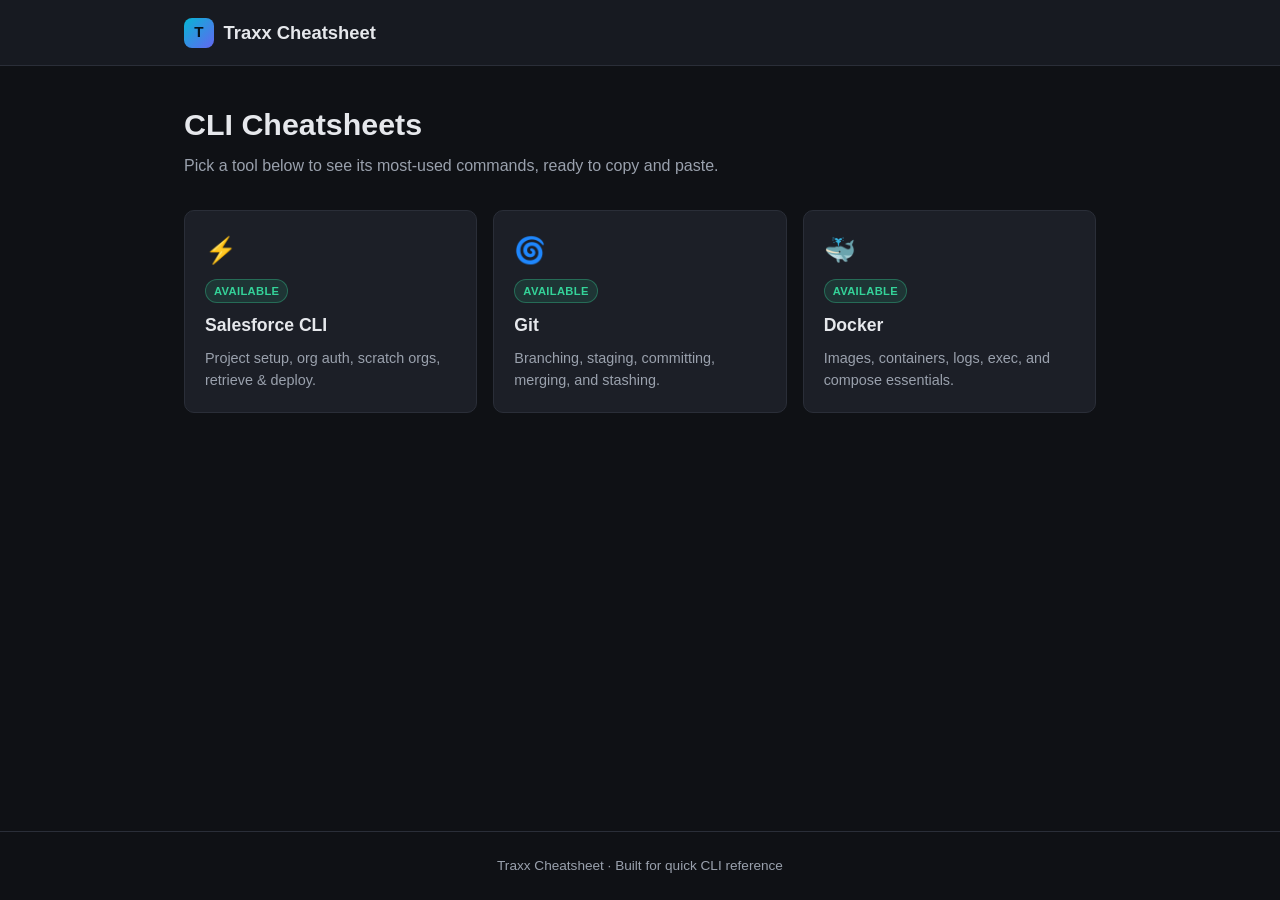
==== index.html @ 975ea4d4 "Add Traxx Cheatsheet static site with Salesforce CLI, Git, and Docker pages Static HTML/CSS/JS site " ====
<!DOCTYPE html>
<html lang="en">
<head>
  <meta charset="UTF-8" />
  <meta name="viewport" content="width=device-width, initial-scale=1.0" />
  <title>Traxx Cheatsheet — CLI Command Reference</title>
  <meta name="description" content="Quick-reference cheatsheets for your favorite CLI tools." />
  <link rel="stylesheet" href="css/styles.css" />
</head>
<body>
  <header class="site-header">
    <div class="header-inner">
      <a class="brand" href="index.html">
        <span class="logo">T</span>
        <span>Traxx Cheatsheet</span>
      </a>
    </div>
  </header>

  <main>
    <h1 class="page-title">CLI Cheatsheets</h1>
    <p class="page-subtitle">Pick a tool below to see its most-used commands, ready to copy and paste.</p>

    <div class="sheet-grid">
      <div class="sheet-card">
        <span class="icon">⚡</span>
        <span class="badge">Available</span>
        <h2>Salesforce CLI</h2>
        <p>Project setup, org auth, scratch orgs, retrieve &amp; deploy.</p>
        <a class="card-link" href="cheatsheets/salesforce-cli.html" aria-label="Open Salesforce CLI cheatsheet"></a>
      </div>

      <div class="sheet-card">
        <span class="icon">🌀</span>
        <span class="badge">Available</span>
        <h2>Git</h2>
        <p>Branching, staging, committing, merging, and stashing.</p>
        <a class="card-link" href="cheatsheets/git.html" aria-label="Open Git cheatsheet"></a>
      </div>

      <div class="sheet-card">
        <span class="icon">🐳</span>
        <span class="badge">Available</span>
        <h2>Docker</h2>
        <p>Images, containers, logs, exec, and compose essentials.</p>
        <a class="card-link" href="cheatsheets/docker.html" aria-label="Open Docker cheatsheet"></a>
      </div>
    </div>
  </main>

  <footer class="site-footer">
    Traxx Cheatsheet &middot; Built for quick CLI reference
  </footer>

  <script src="js/main.js"></script>
</body>
</html>
---- css/styles.css ----
:root {
  --bg: #0f1115;
  --bg-elevated: #171a21;
  --bg-card: #1c1f27;
  --border: #2a2e38;
  --text: #e6e8ec;
  --text-muted: #9aa1ad;
  --accent: #06b6d4;
  --accent-hover: #22d3ee;
  --code-bg: #10131a;
  --success: #34d399;
  --radius: 10px;
  --max-width: 960px;
}

* {
  box-sizing: border-box;
}

html, body {
  margin: 0;
  padding: 0;
}

body {
  background: var(--bg);
  color: var(--text);
  font-family: -apple-system, BlinkMacSystemFont, "Segoe UI", Roboto, Helvetica, Arial, sans-serif;
  line-height: 1.5;
  min-height: 100vh;
  display: flex;
  flex-direction: column;
}

a {
  color: var(--accent);
  text-decoration: none;
}

a:hover {
  color: var(--accent-hover);
  text-decoration: underline;
}

header.site-header {
  border-bottom: 1px solid var(--border);
  background: var(--bg-elevated);
}

.header-inner {
  max-width: var(--max-width);
  margin: 0 auto;
  padding: 1.1rem 1.5rem;
  display: flex;
  align-items: center;
  justify-content: space-between;
  gap: 1rem;
}

.brand {
  display: flex;
  align-items: center;
  gap: 0.6rem;
  font-weight: 700;
  font-size: 1.15rem;
  color: var(--text);
}

.brand:hover {
  text-decoration: none;
  color: var(--text);
}

.brand .logo {
  width: 30px;
  height: 30px;
  border-radius: 8px;
  background: linear-gradient(135deg, var(--accent), #6366f1);
  display: inline-flex;
  align-items: center;
  justify-content: center;
  font-size: 0.95rem;
  color: #06121a;
  font-weight: 800;
}

nav.breadcrumbs {
  font-size: 0.9rem;
  color: var(--text-muted);
}

main {
  flex: 1;
  width: 100%;
  max-width: var(--max-width);
  margin: 0 auto;
  padding: 2.25rem 1.5rem 3rem;
}

.page-title {
  font-size: 1.9rem;
  margin: 0 0 0.4rem;
}

.page-subtitle {
  color: var(--text-muted);
  margin: 0 0 2rem;
  font-size: 1rem;
}

/* Homepage cheatsheet list */
.sheet-grid {
  display: grid;
  grid-template-columns: repeat(auto-fill, minmax(240px, 1fr));
  gap: 1rem;
}

.sheet-card {
  background: var(--bg-card);
  border: 1px solid var(--border);
  border-radius: var(--radius);
  padding: 1.25rem;
  display: flex;
  flex-direction: column;
  gap: 0.6rem;
  transition: border-color 0.15s ease, transform 0.15s ease;
}

.sheet-card:hover {
  border-color: var(--accent);
  transform: translateY(-2px);
}

.sheet-card .icon {
  font-size: 1.6rem;
}

.sheet-card h2 {
  margin: 0;
  font-size: 1.1rem;
  color: var(--text);
}

.sheet-card a.card-link {
  position: absolute;
  inset: 0;
}

.sheet-card {
  position: relative;
}

.sheet-card p {
  margin: 0;
  color: var(--text-muted);
  font-size: 0.9rem;
}

.badge {
  display: inline-block;
  font-size: 0.7rem;
  font-weight: 600;
  letter-spacing: 0.03em;
  text-transform: uppercase;
  color: var(--success);
  background: rgba(52, 211, 153, 0.12);
  border: 1px solid rgba(52, 211, 153, 0.35);
  padding: 0.15rem 0.5rem;
  border-radius: 999px;
  width: fit-content;
}

.badge.coming-soon {
  color: var(--text-muted);
  background: rgba(154, 161, 173, 0.1);
  border-color: var(--border);
}

/* Search box */
.search-box {
  width: 100%;
  margin-bottom: 1.75rem;
}

.search-box input {
  width: 100%;
  padding: 0.75rem 1rem;
  border-radius: var(--radius);
  border: 1px solid var(--border);
  background: var(--bg-card);
  color: var(--text);
  font-size: 1rem;
}

.search-box input:focus {
  outline: none;
  border-color: var(--accent);
}

.search-box input::placeholder {
  color: var(--text-muted);
}

/* Placeholder fill-in panel */
.placeholder-panel {
  background: var(--bg-card);
  border: 1px solid var(--border);
  border-radius: var(--radius);
  padding: 1.1rem 1.25rem 1.25rem;
  margin-bottom: 1.75rem;
}

.placeholder-panel h2 {
  margin: 0 0 0.2rem;
  font-size: 1rem;
  color: var(--text);
}

.placeholder-panel > p {
  margin: 0 0 0.9rem;
  color: var(--text-muted);
  font-size: 0.85rem;
}

.placeholder-fields {
  display: grid;
  grid-template-columns: repeat(auto-fill, minmax(180px, 1fr));
  gap: 0.75rem;
}

.placeholder-fields label {
  display: flex;
  flex-direction: column;
  gap: 0.35rem;
  font-size: 0.8rem;
  color: var(--text-muted);
}

.placeholder-fields input {
  padding: 0.55rem 0.7rem;
  border-radius: 8px;
  border: 1px solid var(--border);
  background: var(--code-bg);
  color: var(--text);
  font-size: 0.9rem;
}

.placeholder-fields input:focus {
  outline: none;
  border-color: var(--accent);
}

.command-row code .placeholder {
  border-bottom: 1px dashed var(--text-muted);
}

.command-row code .placeholder.filled {
  color: var(--success);
  border-bottom: 1px solid var(--success);
}

/* Command cards */
.command-list {
  display: flex;
  flex-direction: column;
  gap: 0.9rem;
}

.command-card {
  background: var(--bg-card);
  border: 1px solid var(--border);
  border-radius: var(--radius);
  padding: 1rem 1.1rem;
}

.command-card h3 {
  margin: 0 0 0.6rem;
  font-size: 1rem;
  color: var(--text);
}

.command-row {
  display: flex;
  align-items: stretch;
  gap: 0.5rem;
  background: var(--code-bg);
  border: 1px solid var(--border);
  border-radius: 8px;
  overflow: hidden;
}

.command-row code {
  flex: 1;
  min-width: 0;
  padding: 0.7rem 0.9rem;
  font-family: "SF Mono", SFMono-Regular, Menlo, Consolas, monospace;
  font-size: 0.88rem;
  color: #c9f0ff;
  overflow-x: auto;
  white-space: pre;
}

.copy-btn {
  flex-shrink: 0;
  border: none;
  background: transparent;
  color: var(--text-muted);
  cursor: pointer;
  padding: 0 1rem;
  font-size: 0.85rem;
  display: flex;
  align-items: center;
  gap: 0.35rem;
  border-left: 1px solid var(--border);
  transition: color 0.15s ease, background 0.15s ease;
}

.copy-btn:hover {
  color: var(--text);
  background: rgba(255, 255, 255, 0.03);
}

.copy-btn.copied {
  color: var(--success);
}

.no-results {
  color: var(--text-muted);
  text-align: center;
  padding: 2rem 0;
  display: none;
}

footer.site-footer {
  border-top: 1px solid var(--border);
  color: var(--text-muted);
  font-size: 0.85rem;
  text-align: center;
  padding: 1.5rem;
}

@media (max-width: 480px) {
  .page-title {
    font-size: 1.5rem;
  }
}
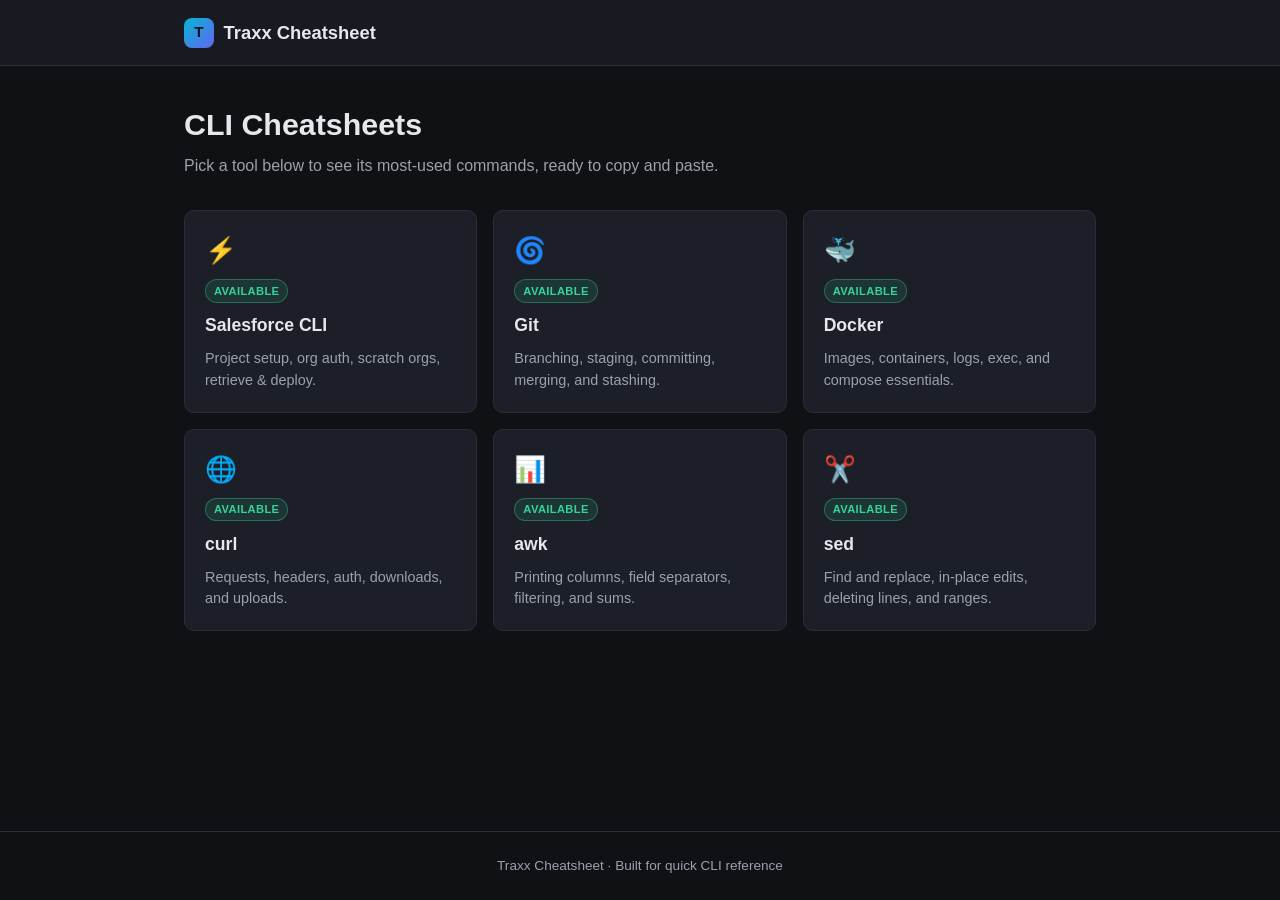
==== commit 7de07869: "Add curl, awk, and sed cheatsheet pages Wire them into the homepage grid, structured data, and sitem" ====
--- a/index.html
+++ b/index.html
@@ -4,8 +4,75 @@
   <meta charset="UTF-8" />
   <meta name="viewport" content="width=device-width, initial-scale=1.0" />
   <title>Traxx Cheatsheet — CLI Command Reference</title>
-  <meta name="description" content="Quick-reference cheatsheets for your favorite CLI tools." />
+  <meta name="description" content="Free quick-reference cheatsheets for Salesforce CLI, Git, Docker, curl, awk, and sed — the most-used commands, ready to copy and paste with your own values filled in." />
+  <link rel="canonical" href="https://cli-cheatsheets.com/" />
+
+  <link rel="icon" href="/favicon.ico" sizes="any" />
+  <link rel="icon" type="image/png" sizes="512x512" href="/assets/icon-512.png" />
+  <link rel="apple-touch-icon" href="/assets/apple-touch-icon.png" />
+  <link rel="manifest" href="/site.webmanifest" />
+  <meta name="theme-color" content="#0f1115" />
+
+  <meta property="og:type" content="website" />
+  <meta property="og:site_name" content="Traxx Cheatsheet" />
+  <meta property="og:url" content="https://cli-cheatsheets.com/" />
+  <meta property="og:title" content="Traxx Cheatsheet — CLI Command Reference" />
+  <meta property="og:description" content="Free quick-reference cheatsheets for Salesforce CLI, Git, Docker, curl, awk, and sed — the most-used commands, ready to copy and paste with your own values filled in." />
+  <meta property="og:image" content="https://cli-cheatsheets.com/assets/og-image.jpg" />
+  <meta property="og:image:width" content="1200" />
+  <meta property="og:image:height" content="630" />
+  <meta property="og:locale" content="en_US" />
+
+  <meta name="twitter:card" content="summary_large_image" />
+  <meta name="twitter:title" content="Traxx Cheatsheet — CLI Command Reference" />
+  <meta name="twitter:description" content="Free quick-reference cheatsheets for Salesforce CLI, Git, Docker, curl, awk, and sed — the most-used commands, ready to copy and paste with your own values filled in." />
+  <meta name="twitter:image" content="https://cli-cheatsheets.com/assets/og-image.jpg" />
+
   <link rel="stylesheet" href="css/styles.css" />
+
+  <script type="application/ld+json">
+  {
+    "@context": "https://schema.org",
+    "@type": "WebSite",
+    "name": "Traxx Cheatsheet",
+    "url": "https://cli-cheatsheets.com/",
+    "description": "Free quick-reference cheatsheets for Salesforce CLI, Git, Docker, curl, awk, and sed.",
+    "hasPart": [
+      {
+        "@type": "WebPage",
+        "name": "Salesforce CLI Cheatsheet",
+        "url": "https://cli-cheatsheets.com/cheatsheets/salesforce-cli.html"
+      },
+      {
+        "@type": "WebPage",
+        "name": "Git Cheatsheet",
+        "url": "https://cli-cheatsheets.com/cheatsheets/git.html"
+      },
+      {
+        "@type": "WebPage",
+        "name": "Docker Cheatsheet",
+        "url": "https://cli-cheatsheets.com/cheatsheets/docker.html"
+      },
+      {
+        "@type": "WebPage",
+        "name": "curl Cheatsheet",
+        "url": "https://cli-cheatsheets.com/cheatsheets/curl.html"
+      },
+      {
+        "@type": "WebPage",
+        "name": "awk Cheatsheet",
+        "url": "https://cli-cheatsheets.com/cheatsheets/awk.html"
+      },
+      {
+        "@type": "WebPage",
+        "name": "sed Cheatsheet",
+        "url": "https://cli-cheatsheets.com/cheatsheets/sed.html"
+      }
+    ]
+  }
+  </script>
+<script async src="https://pagead2.googlesyndication.com/pagead/js/adsbygoogle.js?client=ca-pub-8978968771019805"
+     crossorigin="anonymous"></script>
 </head>
 <body>
   <header class="site-header">
@@ -45,6 +112,30 @@
         <p>Images, containers, logs, exec, and compose essentials.</p>
         <a class="card-link" href="cheatsheets/docker.html" aria-label="Open Docker cheatsheet"></a>
       </div>
+
+      <div class="sheet-card">
+        <span class="icon">🌐</span>
+        <span class="badge">Available</span>
+        <h2>curl</h2>
+        <p>Requests, headers, auth, downloads, and uploads.</p>
+        <a class="card-link" href="cheatsheets/curl.html" aria-label="Open curl cheatsheet"></a>
+      </div>
+
+      <div class="sheet-card">
+        <span class="icon">📊</span>
+        <span class="badge">Available</span>
+        <h2>awk</h2>
+        <p>Printing columns, field separators, filtering, and sums.</p>
+        <a class="card-link" href="cheatsheets/awk.html" aria-label="Open awk cheatsheet"></a>
+      </div>
+
+      <div class="sheet-card">
+        <span class="icon">✂️</span>
+        <span class="badge">Available</span>
+        <h2>sed</h2>
+        <p>Find and replace, in-place edits, deleting lines, and ranges.</p>
+        <a class="card-link" href="cheatsheets/sed.html" aria-label="Open sed cheatsheet"></a>
+      </div>
     </div>
   </main>
 
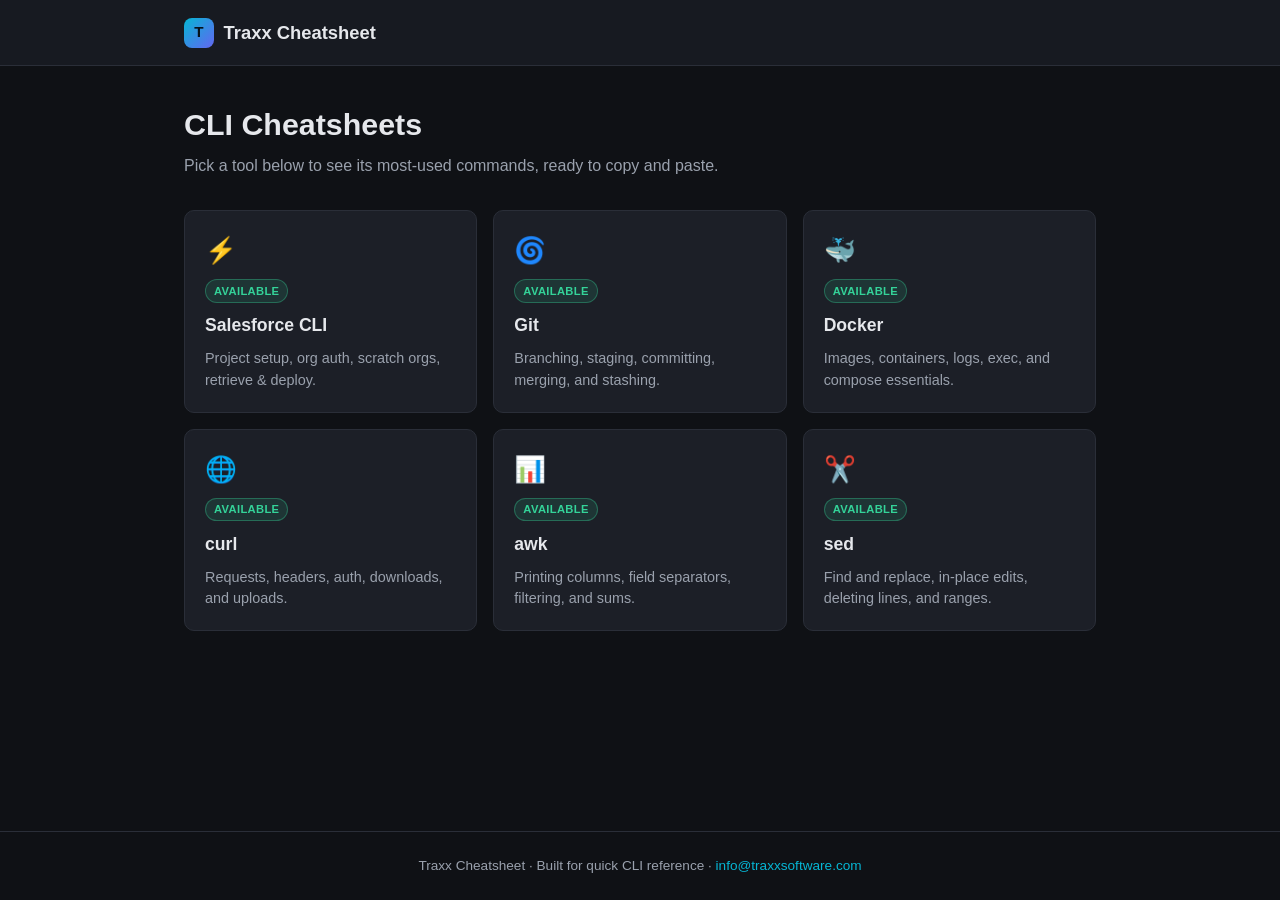
==== commit 29532ce8: "Add contact email to site footer Co-Authored-By: Claude Sonnet 5 <noreply@anthropic.com>" ====
--- a/index.html
+++ b/index.html
@@ -140,7 +140,7 @@
   </main>
 
   <footer class="site-footer">
-    Traxx Cheatsheet &middot; Built for quick CLI reference
+    Traxx Cheatsheet &middot; Built for quick CLI reference &middot; <a href="mailto:info@traxxsoftware.com">info@traxxsoftware.com</a>
   </footer>
 
   <script src="js/main.js"></script>
